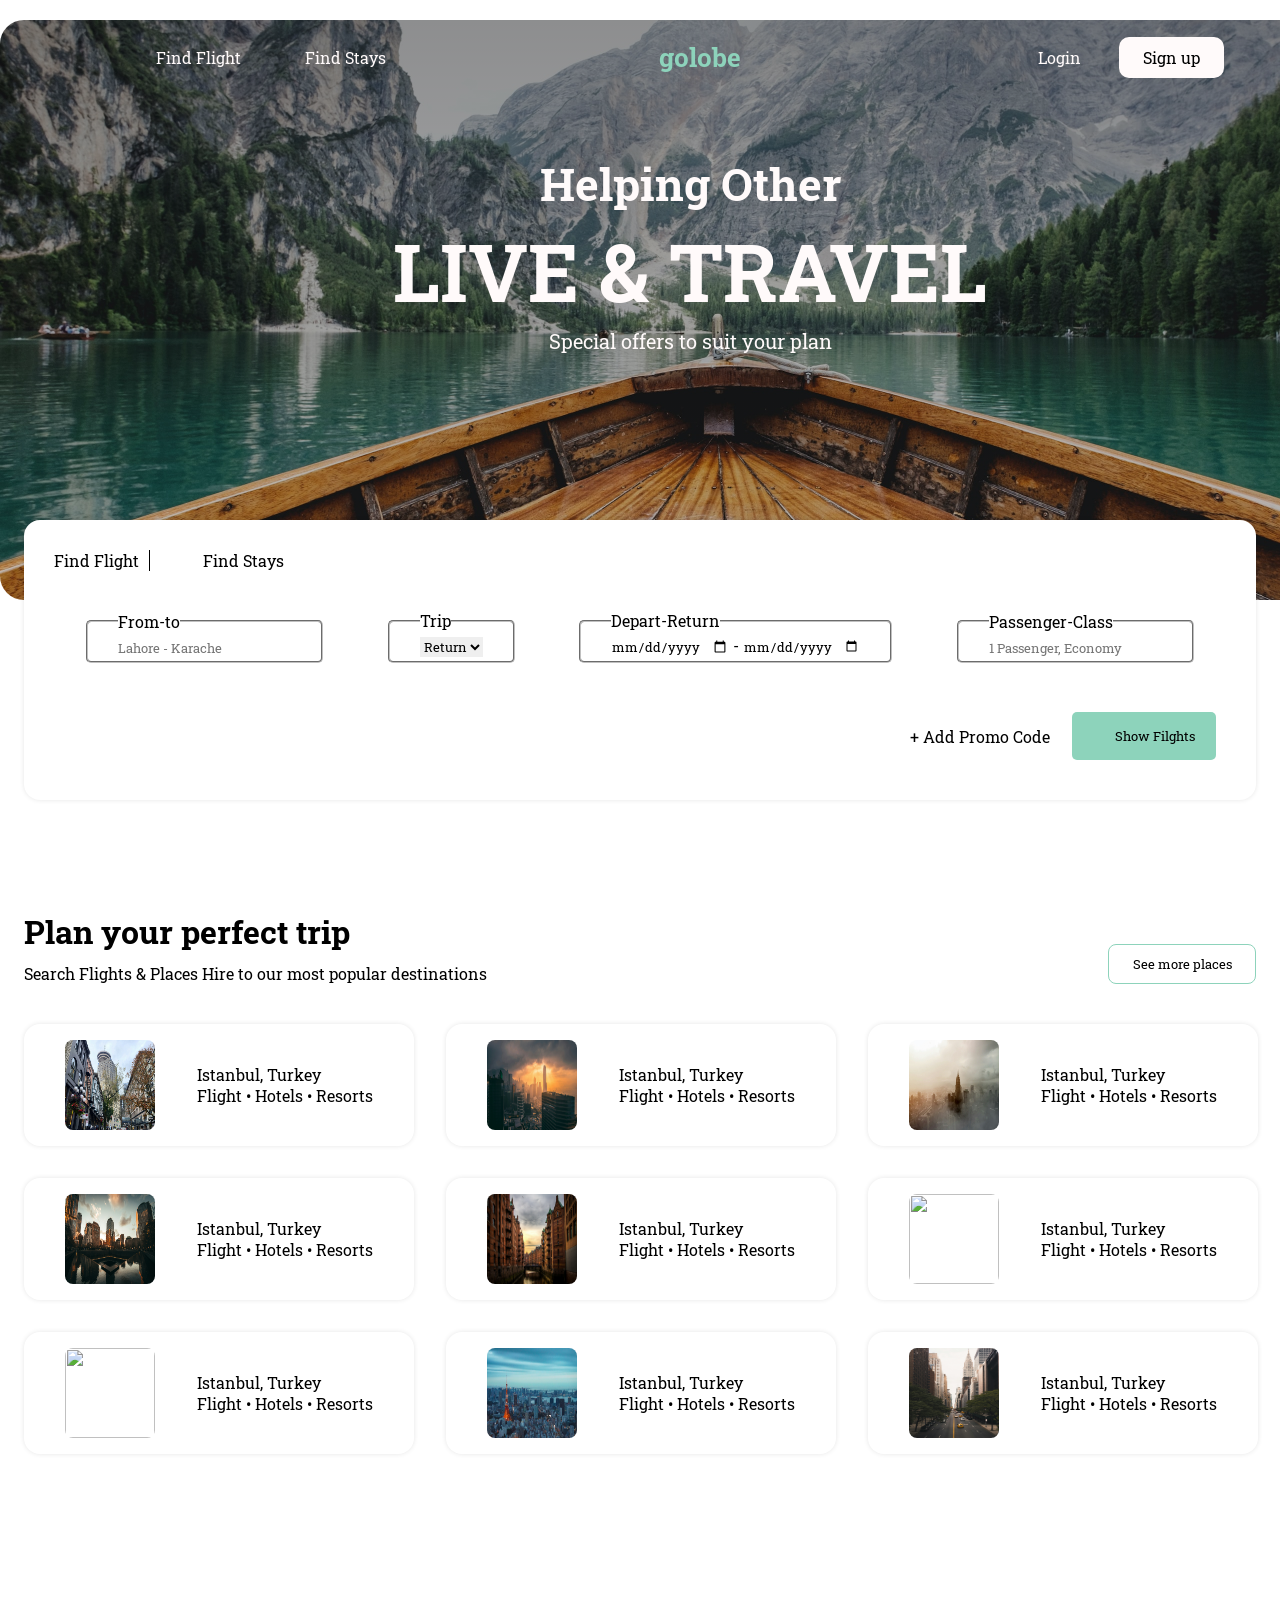
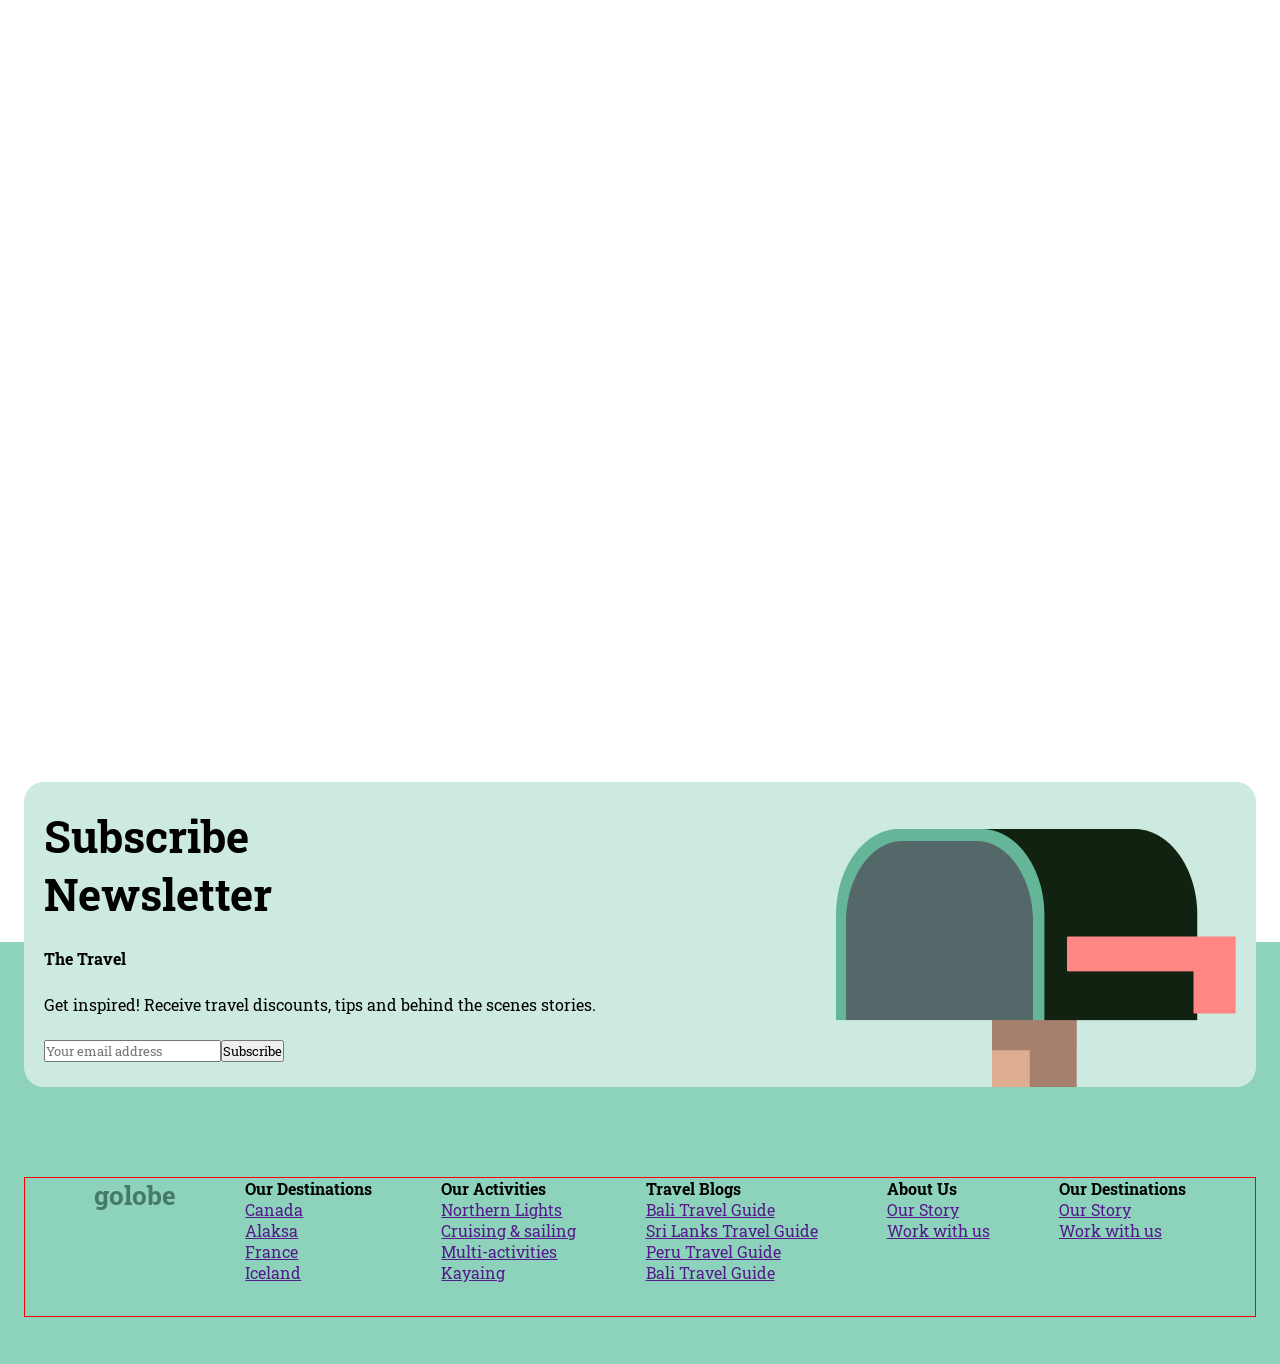
==== index.html @ e1b9a30a "add" ====
<!doctype html>
<html lang="en">
  <head>
    <meta charset="UTF-8" />
    <meta name="viewport" content="width=device-width, initial-scale=1.0" />
    <title>golobe</title>
    <link
      rel="stylesheet"
      href="https://cdnjs.cloudflare.com/ajax/libs/font-awesome/7.0.1/css/all.min.css"
      integrity="sha512-2SwdPD6INVrV/lHTZbO2nodKhrnDdJK9/kg2XD1r9uGqPo1cUbujc+IYdlYdEErWNu69gVcYgdxlmVmzTWnetw=="
      crossorigin="anonymous"
      referrerpolicy="no-referrer"
    />
    <link rel="preconnect" href="https://fonts.googleapis.com" />
    <link rel="preconnect" href="https://fonts.gstatic.com" crossorigin />
    <link
      href="https://fonts.googleapis.com/css2?family=Roboto+Slab:wght@100..900&display=swap"
      rel="stylesheet"
    />
    <link rel="stylesheet" href="./assets/css/style.css" />
  </head>
  <body>
    <div class="hero">
      <div class="hero-navbar">
        <div class="frame">
          <ul>
            <li>
              <i class="fa-solid fa-plane"></i><a href="#">Find Flight</a>
            </li>
            <li><i class="fa-solid fa-bed"></i><a href="#">Find Stays</a></li>
          </ul>
        </div>
        <div class="logo">
          <b><a href="#">golobe</a></b>
        </div>
        <div class="login">
          <ul>
            <li><a href="#">Login</a></li>
            <li><a href="#" class="sign-up">Sign up</a></li>
          </ul>
        </div>
      </div>
      <div class="hero-content">
        <h1 class="helping-other">Helping other</h1>
        <h1 class="live-travel">Live & travel</h1>
        <p>Special offers to suit your plan</p>
      </div>
    </div>

    <!-- form -->
    <form action="#">
      <ul class="find">
        <li class="li">
          <i class="fa-solid fa-plane"></i><a href="#">Find Flight</a>
        </li>
        <li><i class="fa-solid fa-bed"></i><a href="#">Find Stays</a></li>
      </ul>

      <div class="fieldset">
        <fieldset>
          <legend>From-to</legend>
          <input type="text" name="" id="" placeholder="Lahore - Karache" />
          <i class="fa-solid fa-right-left"></i>
        </fieldset>
        <fieldset>
          <legend>Trip</legend>
          <select name="" id="">
            <option value="return">Return</option>
            <option value="to_go">To go</option>
          </select>
        </fieldset>
        <fieldset>
          <legend>Depart-Return</legend>
          <input type="date" name="" id="" />
          <span> - </span>
          <input type="date" name="" id="" />
        </fieldset>
        <fieldset>
          <legend>Passenger-Class</legend>
          <input type="text" name="" id="" placeholder="1 Passenger, Economy" />
        </fieldset>
      </div>
      <ul class="submit">
        <li><a href="#">+ Add Promo Code</a></li>
        <li class="btn">
          <i class="fa-solid fa-paper-plane"></i
          ><input type="submit" value="Show Filghts" />
        </li>
      </ul>
    </form>

    <!-- plan -->

    <div class="plan">
      <div class="plan-top">
        <div>
          <h3>Plan your perfect trip</h3>
          <p>Search Flights & Places Hire to our most popular destinations</p>
        </div>
        <button>See more places</button>
      </div>
      <div class="places">
        <div class="place">
          <img src="./assets/img/city.jpg" alt="" />
          <div>
            <p>Istanbul, Turkey</p>
            <span>Flight • Hotels • Resorts</span>
          </div>
        </div>
        <div class="place">
          <img src="./assets/img/city1.jpg" alt="" />
          <div>
            <p>Istanbul, Turkey</p>
            <span>Flight • Hotels • Resorts</span>
          </div>
        </div>
        <div class="place">
          <img src="./assets/img/city2.jpg" alt="" />
          <div>
            <p>Istanbul, Turkey</p>
            <span>Flight • Hotels • Resorts</span>
          </div>
        </div>
        <div class="place">
          <img src="./assets/img/city3.jpg" alt="" />
          <div>
            <p>Istanbul, Turkey</p>
            <span>Flight • Hotels • Resorts</span>
          </div>
        </div>
        <div class="place">
          <img src="./assets/img/city4.jpg" alt="" />
          <div>
            <p>Istanbul, Turkey</p>
            <span>Flight • Hotels • Resorts</span>
          </div>
        </div>
        <div class="place">
          <img src="./assets/img/city5.jpg" alt="" />
          <div>
            <p>Istanbul, Turkey</p>
            <span>Flight • Hotels • Resorts</span>
          </div>
        </div>
        <div class="place">
          <img src="./assets/img/city6.jpg" alt="" />
          <div>
            <p>Istanbul, Turkey</p>
            <span>Flight • Hotels • Resorts</span>
          </div>
        </div>
        <div class="place">
          <img src="./assets/img/city7.jpg" alt="" />
          <div>
            <p>Istanbul, Turkey</p>
            <span>Flight • Hotels • Resorts</span>
          </div>
        </div>
        <div class="place">
          <img src="./assets/img/city8.jpg" alt="" />
          <div>
            <p>Istanbul, Turkey</p>
            <span>Flight • Hotels • Resorts</span>
          </div>
        </div>
      </div>
    </div>

    <div class="div"></div>

    <!-- footer -->
    <footer>
      <div class="subscribe-newsletter">
        <div class="subscribe-newsletter-left">
          <h2>
            Subscribe <br />
            Newsletter
          </h2>
          <b>The Travel</b>
          <p>
            Get inspired! Receive travel discounts, tips and behind the scenes
            stories.
          </p>
          <div class="inputs">
            <input
              type="email"
              name=""
              id=""
              placeholder="Your email address"
            />
            <input type="submit" value="Subscribe" />
          </div>
        </div>
        <img src="./assets/img/emojione.png" alt="" />
      </div>

      <div class="footer">
        <div class="golobe">
          <b><a href="#">golobe</a></b>
          <div>
            <i class="fa-brands fa-facebook"></i>
            <i class="fa-brands fa-twitter"></i>
            <i class="fa-brands fa-youtube"></i>
            <i class="fa-brands fa-instagram"></i>
          </div>
        </div>
        <ul>
          <li><b>Our Destinations</b></li>
          <li><a href="">Canada</a></li>
          <li><a href="">Alaksa</a></li>
          <li><a href="">France</a></li>
          <li><a href="">Iceland</a></li>
        </ul>
        <ul>
          <li><b>Our Activities</b></li>
          <li><a href="">Northern Lights</a></li>
          <li><a href="">Cruising & sailing</a></li>
          <li><a href="">Multi-activities</a></li>
          <li><a href="">Kayaing</a></li>
        </ul>
        <ul>
          <li><b>Travel Blogs</b></li>
          <li><a href="">Bali Travel Guide</a></li>
          <li><a href="">Sri Lanks Travel Guide</a></li>
          <li><a href="">Peru Travel Guide</a></li>
          <li><a href="">Bali Travel Guide</a></li>
        </ul>
        <ul>
          <li><b>About Us</b></li>
          <li><a href="">Our Story</a></li>
          <li><a href="">Work with us</a></li>
        </ul>
        <ul>
          <li><b>Our Destinations</b></li>
          <li><a href="">Our Story</a></li>
          <li><a href="">Work with us</a></li>
        </ul>
      </div>
    </footer>
  </body>
</html>
---- assets/css/style.css ----
* {
  padding: 0;
  margin: 0;
  box-sizing: border-box;
  transition: 0.7s;
  font-family: "Roboto Slab", serif;
}

.hero {
  width: 1380px;
  height: 580px;
  background:
    linear-gradient(rgb(0, 0, 0, 0.4), rgb(0, 0, 0, 0.2)),
    url(../img/banner.jpg) center/cover no-repeat;
  margin: 20px auto;
  border-radius: 24px;
  padding: 20px;
}

.hero a {
  text-decoration: none;
  color: snow;
}
.hero i {
  color: snow;
}
ul li {
  list-style: none;
}
.hero-navbar {
  display: flex;
  justify-content: space-around;
  align-items: center;
}
.logo a {
  font-size: 26px;
  color: #8dd3bb;
}
.frame {
  width: 230px;
}
.frame ul {
  display: flex;
  justify-content: space-between;
  align-items: center;
}

.login {
  width: 210px;
}

.login ul {
  display: flex;
  justify-content: space-between;
}

.login a {
  padding: 10px 24px;
  border-radius: 10px;
}
.sign-up {
  background-color: snow;
  color: black !important;
}

.hero-content {
  width: 750px;
  height: 200px;
  margin: 80px auto;
  display: flex;
  flex-direction: column;
  justify-content: space-between;
  align-items: center;
}

.helping-other {
  font-size: 45px;
  color: snow;
  text-transform: capitalize;
}

.live-travel {
  font-size: 80px;
  color: snow;
  text-transform: uppercase;
}

.hero-content p {
  font-size: 20px;
  color: snow;
}

/* form */
form {
  width: 1232px;
  height: 280px;
  margin: -100px auto;
  z-index: 5;
  box-shadow: 0px 0px 5px rgb(0, 0, 0, 0.1);
  border-radius: 16px;
  background-color: #fff;
  padding: 30px;
  display: flex;
  flex-direction: column;
  justify-content: space-between;
}

form .find {
  display: flex;
  width: 230px;
  justify-content: space-between;
}

form .find .li {
  border-right: 1px solid black;
  padding-right: 10px;
}

form a {
  text-decoration: none;
  color: #000;
}
.fieldset {
  display: flex;
  justify-content: space-around;
  align-items: center;
}

.fieldset fieldset {
  padding: 4px 30px;
  border-radius: 5px;
  cursor: pointer;
}

.fieldset input,
select,
option {
  border: none;
  cursor: pointer;
}

form .submit {
  display: flex;
  justify-content: end;
}
form .submit li {
  width: 144px;
  height: 48px;
  display: flex;
  justify-content: space-evenly;
  align-items: center;
  margin: 10px;
}
form .submit .btn input {
  border: none;
  background-color: transparent;
}
form .submit .btn {
  border-radius: 5px;
  background-color: #8dd3bb;
  cursor: pointer;
}

.middle {
  height: 40vh;
}

/* plan */
.plan {
  width: 1232px;
  height: 542px;
  margin: 200px auto;
}
.plan-top {
  display: flex;
  justify-content: space-between;
  align-items: end;
  margin: 40px 0px;
}
.plan-top h3 {
  font-size: 32px;
  margin: 10px 0px;
}
.plan-top button {
  width: 148px;
  height: 40px;
  border: 1px solid #8dd3bb;
  background-color: transparent;
  border-radius: 8px;
}
.places {
  width: 1232px;
  height: 430px;
  display: grid;
  grid-template-columns: repeat(3, 1fr);
  gap: 32px;
}

.place {
  width: 390px;
  height: 122px;
  border-radius: 16px;
  box-shadow: 0px 0px 5px rgb(0, 0, 0, 0.1);
  display: flex;
  justify-content: space-evenly;
  align-items: center;
}
.place img {
  width: 90px;
  height: 90px;
  border-radius: 8px;
}

/* footer */
.div {
  width: 100%;
  height: 100vh;
}
footer {
  width: 100%;
  height: 422px;
  background-color: #8dd3bb;
  margin: auto;
  z-index: -1;
}

.subscribe-newsletter {
  width: 1232px;
  height: 305px;
  border-radius: 20px;
  background-color: #cdeae1;
  display: flex;
  justify-content: space-between;
  align-items: center;
  margin: auto;
  z-index: 10;
  transform: translateY(-160px);
  padding: 20px;
}
.subscribe-newsletter-left {
  width: 593px;
  height: 305px;
  display: flex;
  flex-direction: column;
  justify-content: space-evenly;
}
.subscribe-newsletter h2 {
  font-size: 44px;
}
.subscribe-newsletter-left .inputs {
  display: flex;
}

.footer {
  width: 1232px;
  height: 140px;
  border: 1px solid red;
  margin: auto;
  transform: translateY(-70px);
  display: flex;
  justify-content: space-evenly;
}

.golobe a {
  text-decoration: none;
  font-size: 26px;
  color: #467a68;
}
.golobe div i {
  margin: 2px;
}
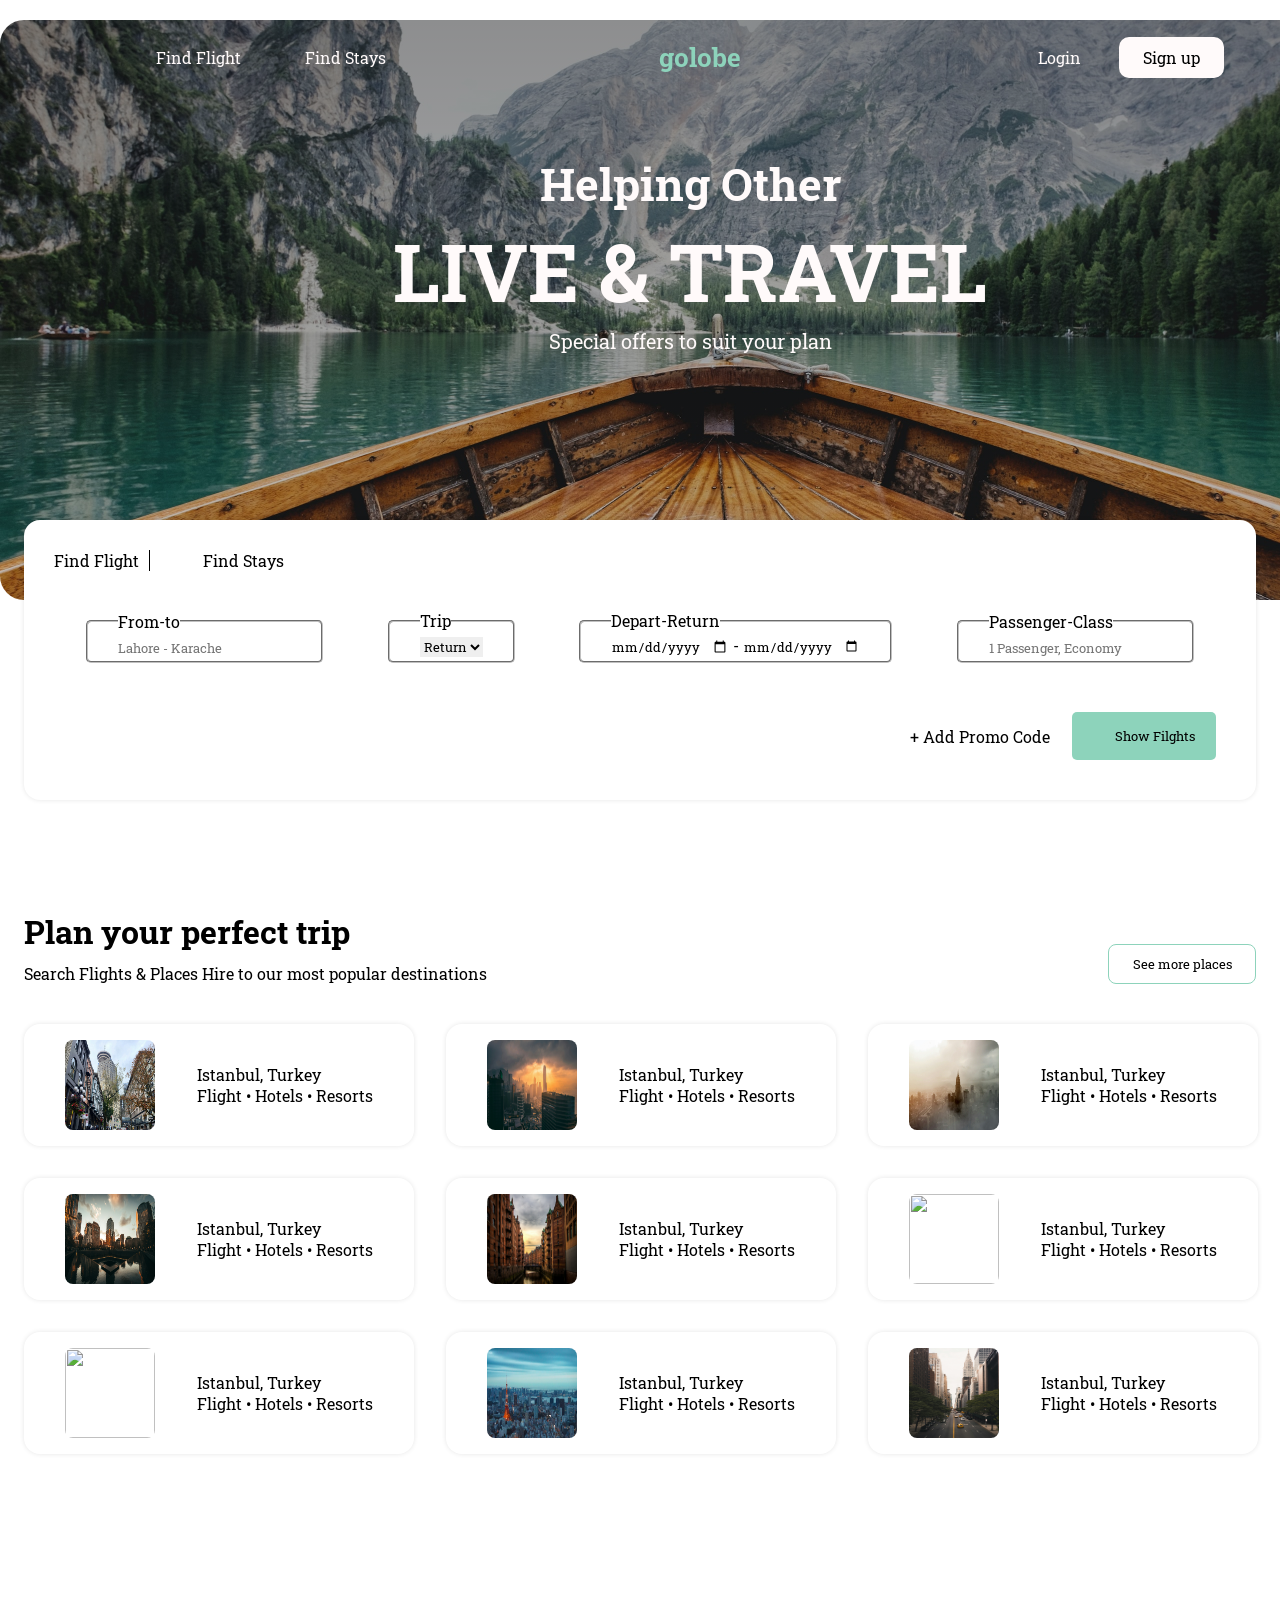
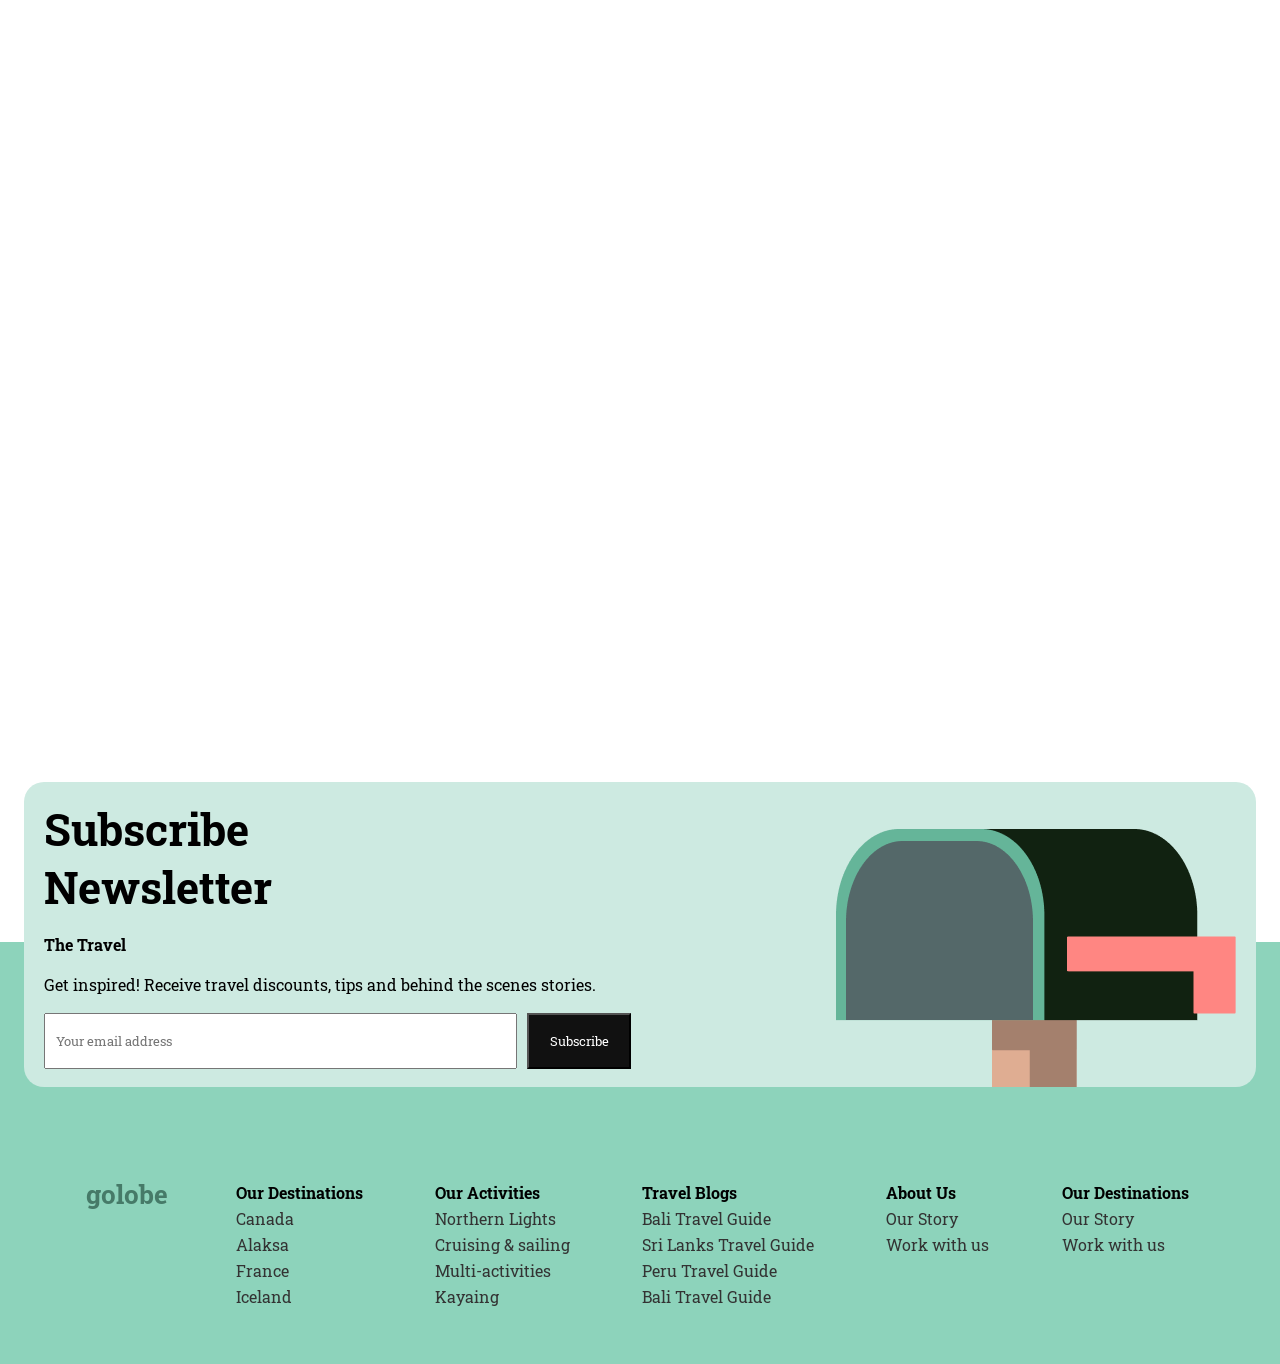
==== commit 088195e0: "footer" ====
--- a/index.html
+++ b/index.html
@@ -187,8 +187,9 @@
               name=""
               id=""
               placeholder="Your email address"
+              class="email"
             />
-            <input type="submit" value="Subscribe" />
+            <input type="submit" value="Subscribe" class="subscribe" />
           </div>
         </div>
         <img src="./assets/img/emojione.png" alt="" />
--- a/assets/css/style.css
+++ b/assets/css/style.css
@@ -251,16 +251,38 @@
   display: flex;
 }
 
+.subscribe-newsletter-left .email {
+  width: 473px;
+  height: 56px;
+  padding: 0px 10px;
+  margin-right: 10px;
+}
+
+.subscribe-newsletter-left .subscribe {
+  width: 104px;
+  height: 56px;
+  background-color: #111;
+  color: #fff;
+}
+
 .footer {
   width: 1232px;
   height: 140px;
-  border: 1px solid red;
   margin: auto;
   transform: translateY(-70px);
   display: flex;
   justify-content: space-evenly;
 }
 
+.footer a {
+  text-decoration: none;
+  color: #333;
+}
+
+.footer ul li {
+  margin: 5px;
+}
+
 .golobe a {
   text-decoration: none;
   font-size: 26px;
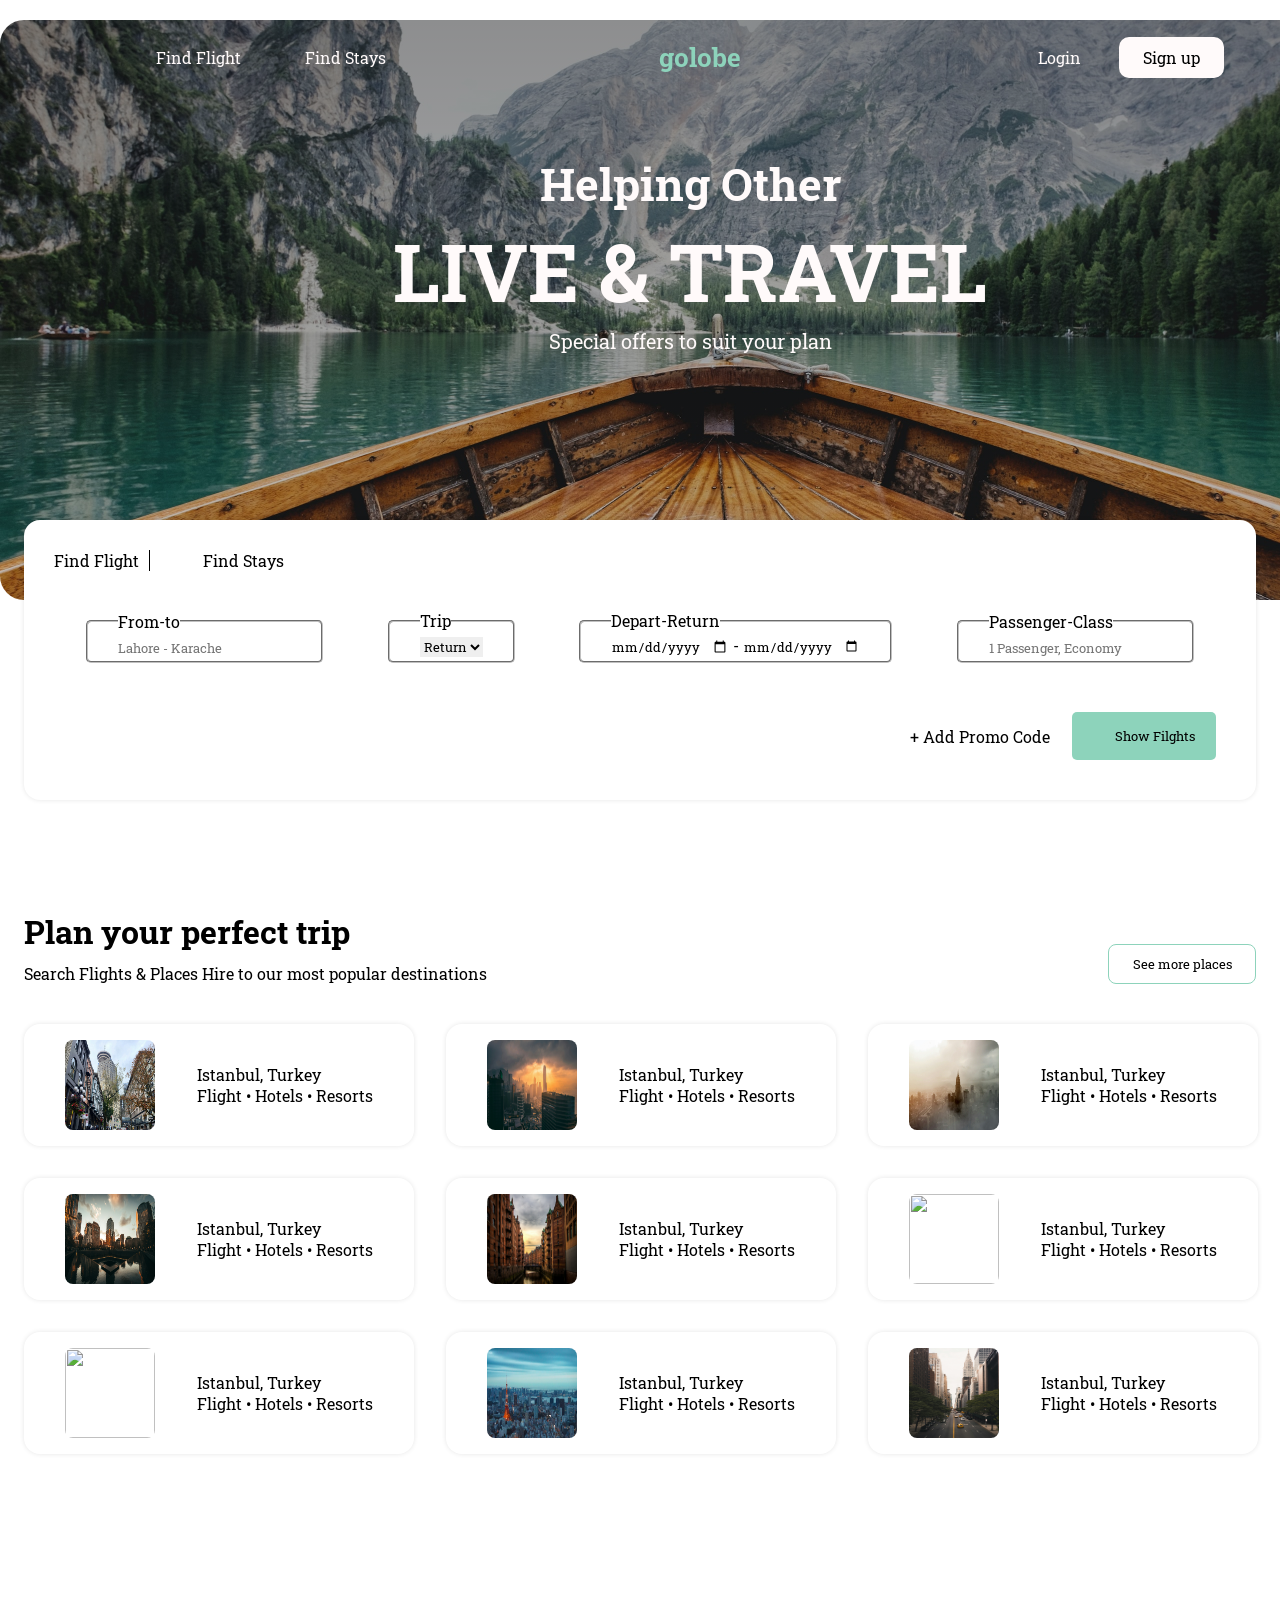
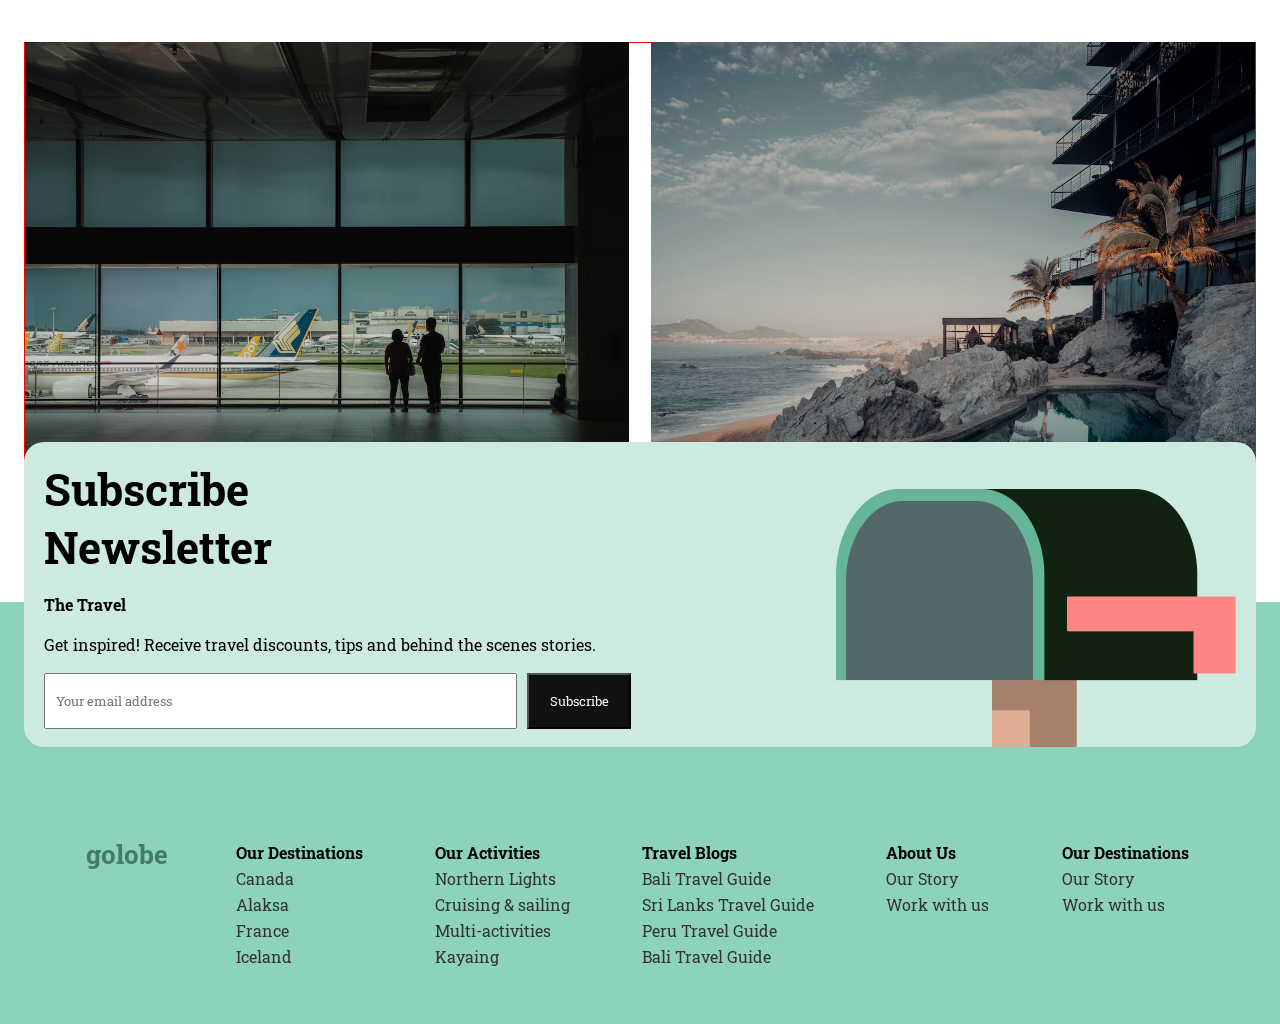
==== commit 482fb227: "add" ====
--- a/index.html
+++ b/index.html
@@ -166,7 +166,10 @@
       </div>
     </div>
 
-    <div class="div"></div>
+    <div class="flights">
+      <div class="flights-card1"></div>
+      <div class="flights-card2"></div>
+    </div>
 
     <!-- footer -->
     <footer>
--- a/assets/css/style.css
+++ b/assets/css/style.css
@@ -211,17 +211,35 @@
   border-radius: 8px;
 }
 
+/* flights */
+.flights {
+  width: 1232px;
+  height: 560px;
+  margin: auto;
+  border: 1px solid red;
+  display: flex;
+  justify-content: space-between;
+  align-items: center;
+}
+.flights > div {
+  width: 604px;
+  height: 560px;
+}
+.flights > .flights-card1 {
+  background: linear-gradient(rgb(0,0,0,0.2), rgb(0,0,0,0.2)), url(../img/flights1.jpg) center/cover no-repeat;
+
+}
+.flights > .flights-card2 {
+  background: linear-gradient(rgb(0,0,0,0.2), rgb(0,0,0,0.2)), url(../img/flights2.jpg) center/cover no-repeat;
+
+}
+
 /* footer */
-.div {
-  width: 100%;
-  height: 100vh;
-}
 footer {
   width: 100%;
   height: 422px;
   background-color: #8dd3bb;
   margin: auto;
-  z-index: -1;
 }
 
 .subscribe-newsletter {
@@ -233,7 +251,6 @@
   justify-content: space-between;
   align-items: center;
   margin: auto;
-  z-index: 10;
   transform: translateY(-160px);
   padding: 20px;
 }
